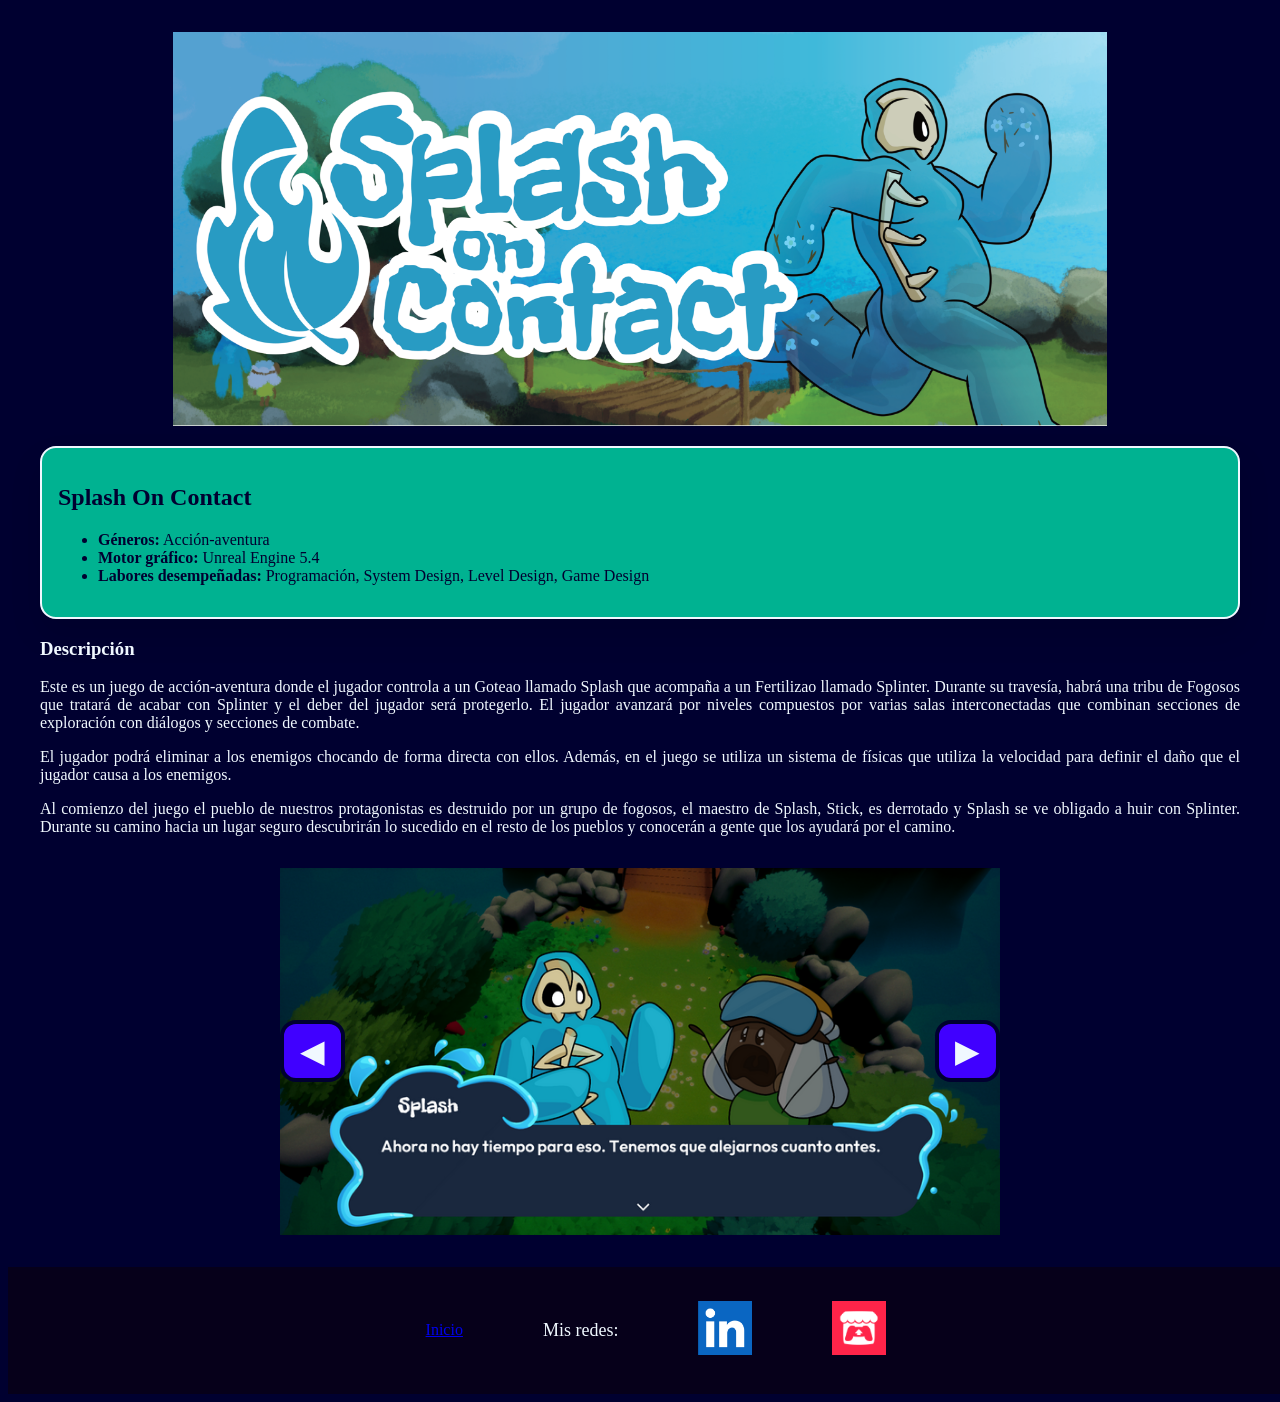
==== pages/splashOnContact.html @ 0c242643 "Add files via upload" ====
<!DOCTYPE html>
<html lang="es">
<head>
    <meta charset="UTF-8">
    <meta name="viewport" content="width=device-width, initial-scale=1.0">
    <meta name="author" content="Álvaro García Peña" />
    <meta name="description" content="Esta página describe el juego Splash On Contact" />
    <meta name="keywords" content="splash, contact, velocidad" />
    <title>Splash On Contact</title>
    <link rel="stylesheet" href="../styles/main.css">
    <link rel="stylesheet" href="../styles/footer.css">
    <link rel="stylesheet" href="../styles/carousel.css">
</head>
<body>

<main>
    <article>
        <img src="../img/SOC_header.png" alt="Splash On Contact Portada">
    </article>

    <aside>
        <h2>Splash On Contact</h2>
        <ul>
            <li><b>Géneros:</b> Acción-aventura</li>
            <li><b>Motor gráfico:</b> Unreal Engine 5.4</li>
            <li><b>Labores desempeñadas:</b> Programación, System Design, Level Design, Game Design</li>
        </ul>
    </aside>

    <section>
        <h3>Descripción</h3>
        <p>
            Este es un juego de acción-aventura donde el jugador controla a un Goteao llamado Splash que acompaña a un Fertilizao llamado Splinter.
            Durante su travesía, habrá una tribu de Fogosos que tratará de acabar con Splinter y el deber del jugador será protegerlo.
            El jugador avanzará por niveles compuestos por varias salas interconectadas que combinan secciones de exploración con diálogos y secciones de combate.
        </p>
        <p>
            El jugador podrá eliminar a los enemigos chocando de forma directa con ellos. Además, en el juego se utiliza un sistema de físicas que utiliza la velocidad 
            para definir el daño que el jugador causa a los enemigos.
        </p>
        <p>
            Al comienzo del juego el pueblo de nuestros protagonistas es destruido por un grupo de fogosos, el maestro de Splash, Stick, es derrotado y Splash 
            se ve obligado a huir con Splinter. Durante su camino hacia un lugar seguro descubrirán lo sucedido en el resto de los pueblos y conocerán a gente 
            que los ayudará por el camino.
        </p>
    </section>

    <div class="carousel">
        <button class="prev">◀</button>

        <div class="carousel-images">
            <img src="../img/SOC_shot1.png" class="active">
            <img src="../img/SOC_shot2.png">
            <img src="../img/SOC_shot3.png">
        </div>

        <button class="next">▶</button>
    </div>
    <script src="../logic/carousel.js"></script>

</main>

<footer>
    <nav>
        <a href="../index.html">Inicio</a>
    </nav>
    <p>
        Mis redes: 
    </p>
    <p>
        <a href="https://es.linkedin.com/in/álvaro-garcía-peña-060b25382"><img src="../img/linkedin_logo.png" alt="Logo de Linkedin"></a>
    </p>
    <p>
        <a href="https://agpallstar.itch.io"><img src="../img/itchio_logo.png" alt="Logo de itch.io"></a>
    </p>
</footer>

</body>
</html>
---- styles/main.css ----
body {
    background-color: #000030;
    color: aliceblue;
}

main {
    gap: 1em;
    text-align: center;
    align-items: center;
    margin: 2em;
}

article {
    margin: 1em;
}

aside {
    text-align: left;
    background-color: #00b291;
    color: #000030;
    border: 0.125em solid aliceblue;
    border-radius: 1em;
    padding: 1em;
    box-shadow: 0 1em 2em rgba(0,0,0,0.1);
}

section {
    text-align: justify;
}

img {
    max-width: 80%;
    width: auto;
    height: auto;
}
---- styles/footer.css ----
footer {
    background-color: rgb(6, 0, 26);
    display: flex;
    justify-content: center;
    align-items: center;
    gap: 5em;
    width: 100%;
    padding: 1em;
}

footer img{
    max-width: 3em;
    width: auto;
    height: auto;
}

footer img:hover{
    transform:scale(1.2, 1.2);
}

footer p {
    font-size: large;
}
---- styles/carousel.css ----
.carousel {
    position: relative;
    max-width: 60%;
    margin: 2rem auto;
    background-color: #000;
}

.carousel-images img {
    display: none;
    width: 100%;
    max-width: 100%;
}

.carousel-images img.active {
    display: block;
}

/* Botones */
.carousel button {
    position: absolute;
    top: 50%;
    transform: translateY(-50%);
    background-color: rgb(64, 0, 255);
    color: aliceblue;
    border: none;
    font-size: 2rem;
    padding: 0.5rem 1rem;
    cursor: pointer;
    border: 0.125em solid #000030;
    border-radius: 0.5em;
}

.carousel .prev {
    left: 0;
}

.carousel .next {
    right: 0;
}

.carousel button:hover {
    background-color: aliceblue;
    color: rgb(64, 0, 255);
}
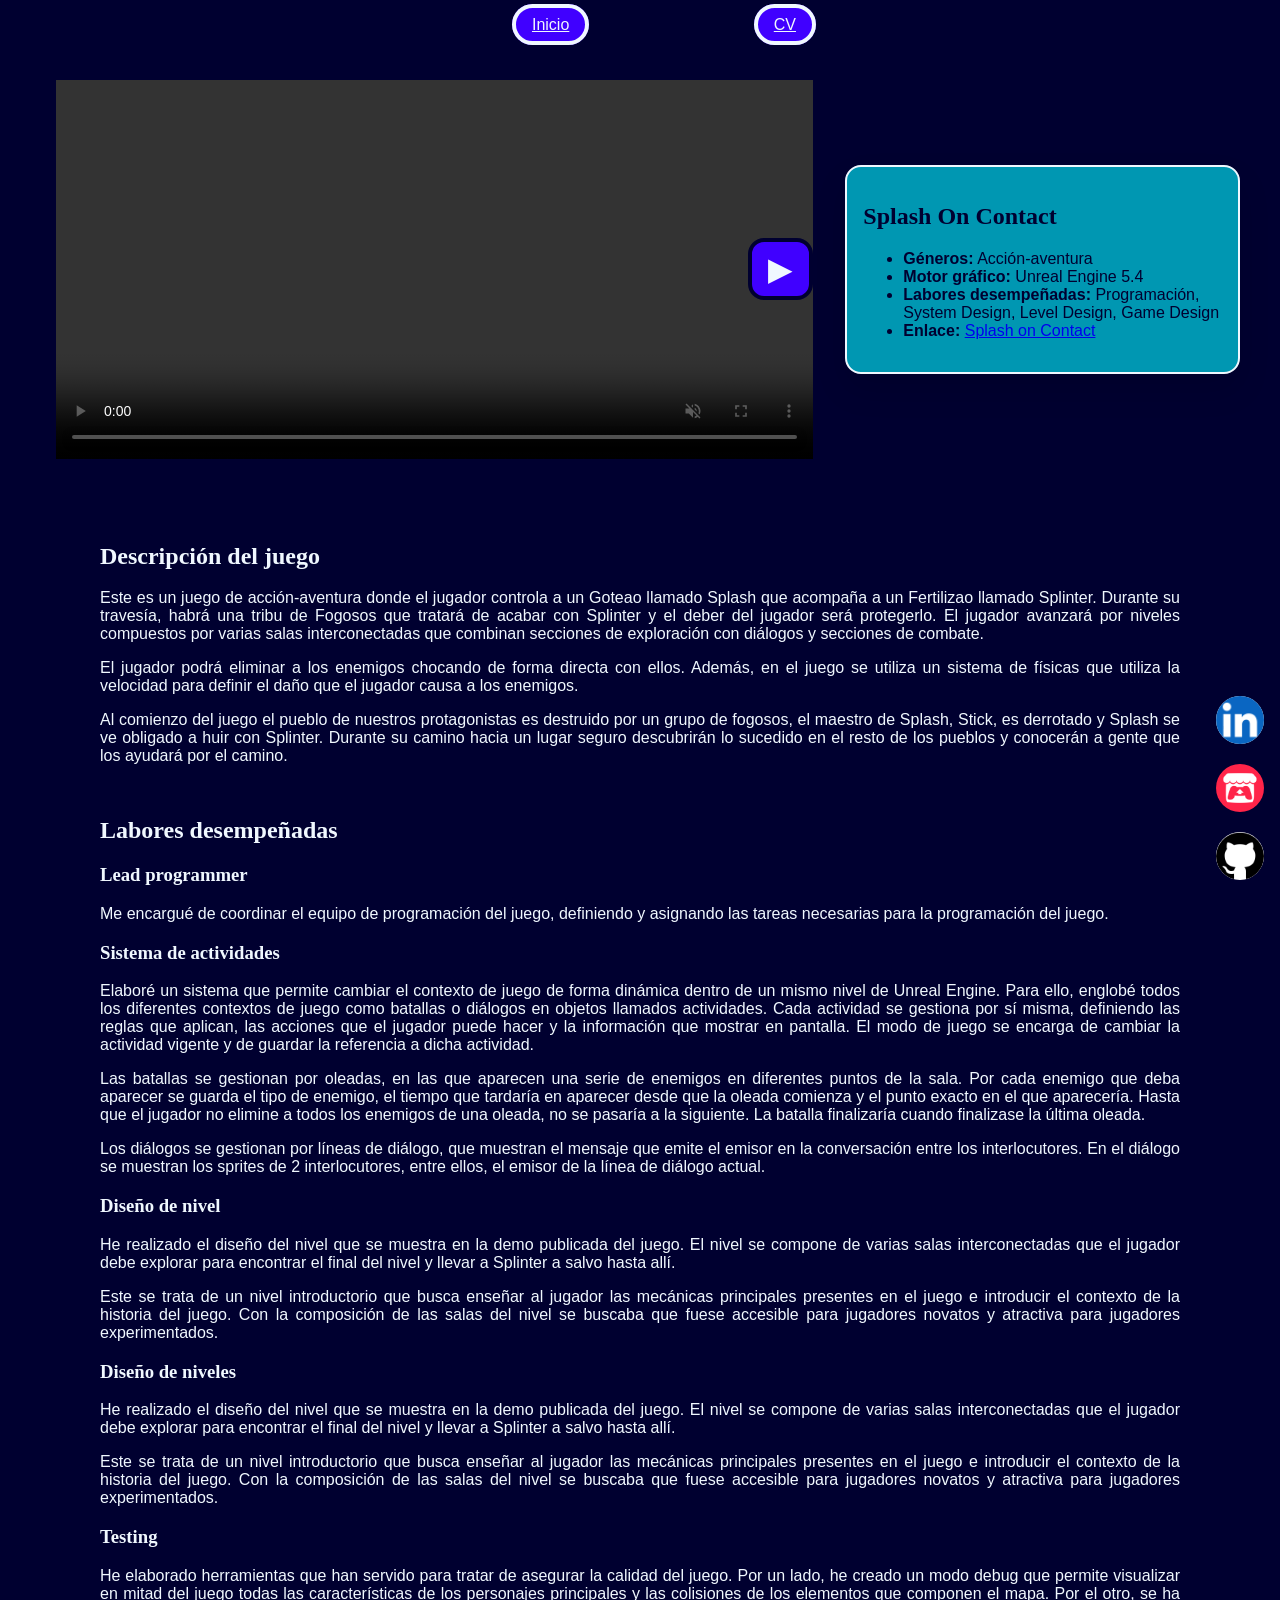
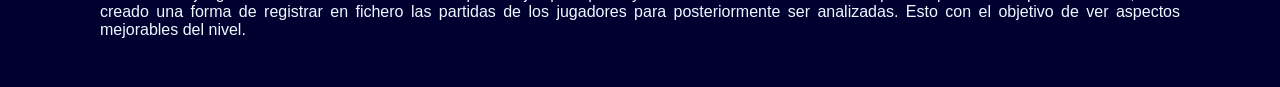
==== commit d02e711f: "Add files via upload" ====
--- a/pages/splashOnContact.html
+++ b/pages/splashOnContact.html
@@ -7,28 +7,56 @@
     <meta name="description" content="Esta página describe el juego Splash On Contact" />
     <meta name="keywords" content="splash, contact, velocidad" />
     <title>Splash On Contact</title>
+    <link rel="stylesheet" href="../styles/header.css">
     <link rel="stylesheet" href="../styles/main.css">
+    <link rel="stylesheet" href="../styles/game.css">
     <link rel="stylesheet" href="../styles/footer.css">
     <link rel="stylesheet" href="../styles/carousel.css">
 </head>
 <body>
 
+<header>
+    <nav>
+        <a href="../index.html">Inicio</a>
+        <a href="../media/docs/cv.pdf">CV</a>
+    </nav>
+</header>
+
 <main>
+
     <article>
-        <img src="../img/SOC_header.png" alt="Splash On Contact Portada">
+        <div class="carousel">
+            <button class="prev">◀</button>
+
+            <div class="carousel-media">
+                <video autoplay muted playsinline controls class="active">
+                    <source src="../media/video/SOC_reel.mp4" type="video/mp4">
+                    Tu navegador no soporta el elemento de vídeo.
+                </video>
+                <img src="../media/img/SOC_shot1.png" alt="Imagen 1 de Splash on Contact">
+                <img src="../media/img/SOC_shot2.png"  alt="Imagen 2 de Splash on Contact">
+                <img src="../media/img/SOC_shot3.png"  alt="Imagen 3 de Splash on Contact">
+                <img src="../media/img/SOC_shot4.png"  alt="Imagen 4 de Splash on Contact">
+                <img src="../media/img/SOC_shot5.png"  alt="Imagen 5 de Splash on Contact">
+            </div>
+
+            <button class="next">▶</button>
+        </div>
+        <script src="../logic/carousel.js"></script>
     </article>
 
     <aside>
-        <h2>Splash On Contact</h2>
+        <h1>Splash On Contact</h1>
         <ul>
             <li><b>Géneros:</b> Acción-aventura</li>
             <li><b>Motor gráfico:</b> Unreal Engine 5.4</li>
             <li><b>Labores desempeñadas:</b> Programación, System Design, Level Design, Game Design</li>
+            <li><b>Enlace:</b> <a href="https://agpallstar.itch.io/splash-on-contact">Splash on Contact</a></li>
         </ul>
     </aside>
 
     <section>
-        <h3>Descripción</h3>
+        <h2>Descripción del juego</h2>
         <p>
             Este es un juego de acción-aventura donde el jugador controla a un Goteao llamado Splash que acompaña a un Fertilizao llamado Splinter.
             Durante su travesía, habrá una tribu de Fogosos que tratará de acabar con Splinter y el deber del jugador será protegerlo.
@@ -45,34 +73,66 @@
         </p>
     </section>
 
-    <div class="carousel">
-        <button class="prev">◀</button>
+    <section>
+        <h2>Labores desempeñadas</h2>
 
-        <div class="carousel-images">
-            <img src="../img/SOC_shot1.png" class="active">
-            <img src="../img/SOC_shot2.png">
-            <img src="../img/SOC_shot3.png">
-        </div>
+        <h3>Lead programmer</h3>
+        <p>
+            Me encargué de coordinar el equipo de programación del juego, definiendo y asignando las tareas necesarias para la programación del juego.
+        </p>
 
-        <button class="next">▶</button>
-    </div>
-    <script src="../logic/carousel.js"></script>
+        <h3>Sistema de actividades</h3>
+        <p>
+            Elaboré un sistema que permite cambiar el contexto de juego de forma dinámica dentro de un mismo nivel de Unreal Engine. Para ello, englobé todos los 
+            diferentes contextos de juego como batallas o diálogos en objetos llamados actividades. Cada actividad se gestiona por sí misma, definiendo las reglas
+            que aplican, las acciones que el jugador puede hacer y la información que mostrar en pantalla. El modo de juego se encarga de cambiar la actividad vigente 
+            y de guardar la referencia a dicha actividad.
+        </p>
+        <p>
+            Las batallas se gestionan por oleadas, en las que aparecen una serie de enemigos en diferentes puntos de la sala. Por cada enemigo que deba aparecer se 
+            guarda el tipo de enemigo, el tiempo que tardaría en aparecer desde que la oleada comienza y el punto exacto en el que aparecería. Hasta que el jugador no 
+            elimine a todos los enemigos de una oleada, no se pasaría a la siguiente. La batalla finalizaría cuando finalizase la última oleada.
+        </p>
+        <p>
+            Los diálogos se gestionan por líneas de diálogo, que muestran el mensaje que emite el emisor en la conversación entre los interlocutores. En el diálogo
+            se muestran los sprites de 2 interlocutores, entre ellos, el emisor de la línea de diálogo actual.
+        </p>
+
+        <h3>Diseño de nivel</h3>
+        <p>
+            He realizado el diseño del nivel que se muestra en la demo publicada del juego. El nivel se compone de varias salas interconectadas que el jugador debe 
+            explorar para encontrar el final del nivel y llevar a Splinter a salvo hasta allí.
+        </p>
+        <p>
+            Este se trata de un nivel introductorio que busca enseñar al jugador las mecánicas principales presentes en el juego e introducir el contexto de la 
+            historia del juego. Con la composición de las salas del nivel se buscaba que fuese accesible para jugadores novatos y atractiva para jugadores experimentados.
+        </p>
+
+        <h3>Diseño de niveles</h3>
+        <p>
+            He realizado el diseño del nivel que se muestra en la demo publicada del juego. El nivel se compone de varias salas interconectadas que el jugador debe 
+            explorar para encontrar el final del nivel y llevar a Splinter a salvo hasta allí.
+        </p>
+        <p>
+            Este se trata de un nivel introductorio que busca enseñar al jugador las mecánicas principales presentes en el juego e introducir el contexto de la 
+            historia del juego. Con la composición de las salas del nivel se buscaba que fuese accesible para jugadores novatos y atractiva para jugadores experimentados.
+        </p>
+
+        <h3>Testing</h3>
+        <p>
+            He elaborado herramientas que han servido para tratar de asegurar la calidad del juego. Por un lado, he creado un modo debug que permite visualizar 
+            en mitad del juego todas las características de los personajes principales y las colisiones de los elementos que componen el mapa. Por el otro, se 
+            ha creado una forma de registrar en fichero las partidas de los jugadores para posteriormente ser analizadas. Esto con el objetivo de ver aspectos 
+            mejorables del nivel.
+        </p>
+    </section>
 
 </main>
 
 <footer>
-    <nav>
-        <a href="../index.html">Inicio</a>
-    </nav>
-    <p>
-        Mis redes: 
-    </p>
-    <p>
-        <a href="https://es.linkedin.com/in/álvaro-garcía-peña-060b25382"><img src="../img/linkedin_logo.png" alt="Logo de Linkedin"></a>
-    </p>
-    <p>
-        <a href="https://agpallstar.itch.io"><img src="../img/itchio_logo.png" alt="Logo de itch.io"></a>
-    </p>
+    <a href="https://es.linkedin.com/in/álvaro-garcía-peña-060b25382"><img src="../media/img/linkedin_logo.png" alt="Logo de Linkedin"></a>
+    <a href="https://agpallstar.itch.io"><img src="../media/img/itchio_logo.png" alt="Logo de itch.io"></a>
+    <a href="https://github.com/AGPAllStar"><img src="../media/img/github_logo.png" alt="Logo de Github"></a>
 </footer>
 
 </body>
--- a/styles/header.css
+++ b/styles/header.css
@@ -0,0 +1,36 @@
+header {
+    background-color: #000030;
+    top: 0;
+    width: 100%;
+    height: 3%;
+    display: flex;
+    position: fixed;
+    justify-content: center;
+    gap: 1em;
+    padding: 1em;
+    flex-direction: row;
+    z-index: 1000;
+}
+
+header a {
+    background-color: rgb(64, 0, 255);
+    color: aliceblue;
+    padding-left: 1em;
+    padding-right: 1em;
+    padding-top: 0.5em;
+    padding-bottom: 0.5em;
+    font: larger;
+    text-align: center;
+    margin: 5em;
+    border: 0.25em solid aliceblue;
+    border-radius: 5em;
+}
+
+header a:hover {
+    background: #54ffff;
+    color: #000030;
+}
+
+main {
+    margin-top: 5%;
+}
--- a/styles/main.css
+++ b/styles/main.css
@@ -1,35 +1,9 @@
 body {
     background-color: #000030;
     color: aliceblue;
+    font-family: 'Tahoma', 'Verdana', 'Arial', serif;
 }
 
-main {
-    gap: 1em;
-    text-align: center;
-    align-items: center;
-    margin: 2em;
-}
-
-article {
-    margin: 1em;
-}
-
-aside {
-    text-align: left;
-    background-color: #00b291;
-    color: #000030;
-    border: 0.125em solid aliceblue;
-    border-radius: 1em;
-    padding: 1em;
-    box-shadow: 0 1em 2em rgba(0,0,0,0.1);
-}
-
-section {
-    text-align: justify;
-}
-
-img {
-    max-width: 80%;
-    width: auto;
-    height: auto;
+h1, h2, h3, h4, h5, h6 {
+    font-family: 'Georgia', 'Palatino', 'Times New Roman', sans-serif;
 }
--- a/styles/game.css
+++ b/styles/game.css
@@ -0,0 +1,39 @@
+main {
+    gap: 1em;
+    text-align: center;
+    align-items: center;
+    margin: 2em;
+    display: grid;
+    grid-template-columns: 2fr 1fr;
+}
+
+article {
+    margin: 1em;
+    grid-column: 1;
+    grid-row: 1;
+}
+
+aside {
+    text-align: left;
+    background-color: #0097b2;
+    color: #000030;
+    border: 0.125em solid aliceblue;
+    border-radius: 1em;
+    padding: 1em;
+    box-shadow: 0 1em 2em rgba(0,0,0,0.1);
+    grid-column: 2;
+    grid-row: 1;
+}
+
+section {
+    text-align: justify;
+    margin-left: 5%;
+    margin-right: 5%;
+    grid-column: 1 / -1;
+}
+
+img, video {
+    max-width: 80%;
+    width: auto;
+    height: auto;
+}
--- a/styles/footer.css
+++ b/styles/footer.css
@@ -1,23 +1,25 @@
 footer {
-    background-color: rgb(6, 0, 26);
+    background-color: rgba(0, 0, 0, 0);
+    bottom: 0;
+    right: 0;
     display: flex;
+    position: fixed;
     justify-content: center;
-    align-items: center;
-    gap: 5em;
-    width: 100%;
+    gap: 1em;
     padding: 1em;
+    flex-direction: column;
+    z-index: 1000;
 }
 
 footer img{
+    background-color: rgb(255, 255, 255);
     max-width: 3em;
+    border: 0.1em;
+    border-radius: 3em;
     width: auto;
     height: auto;
 }
 
 footer img:hover{
-    transform:scale(1.2, 1.2);
-}
-
-footer p {
-    font-size: large;
+    transform: scale(1.2, 1.2);
 }
--- a/styles/carousel.css
+++ b/styles/carousel.css
@@ -1,17 +1,17 @@
 .carousel {
     position: relative;
-    max-width: 60%;
+    max-width: 100%;
     margin: 2rem auto;
     background-color: #000;
 }
 
-.carousel-images img {
+.carousel-media img, .carousel-media video {
     display: none;
     width: 100%;
     max-width: 100%;
 }
 
-.carousel-images img.active {
+.carousel-media img.active, .carousel-media video.active {
     display: block;
 }
 
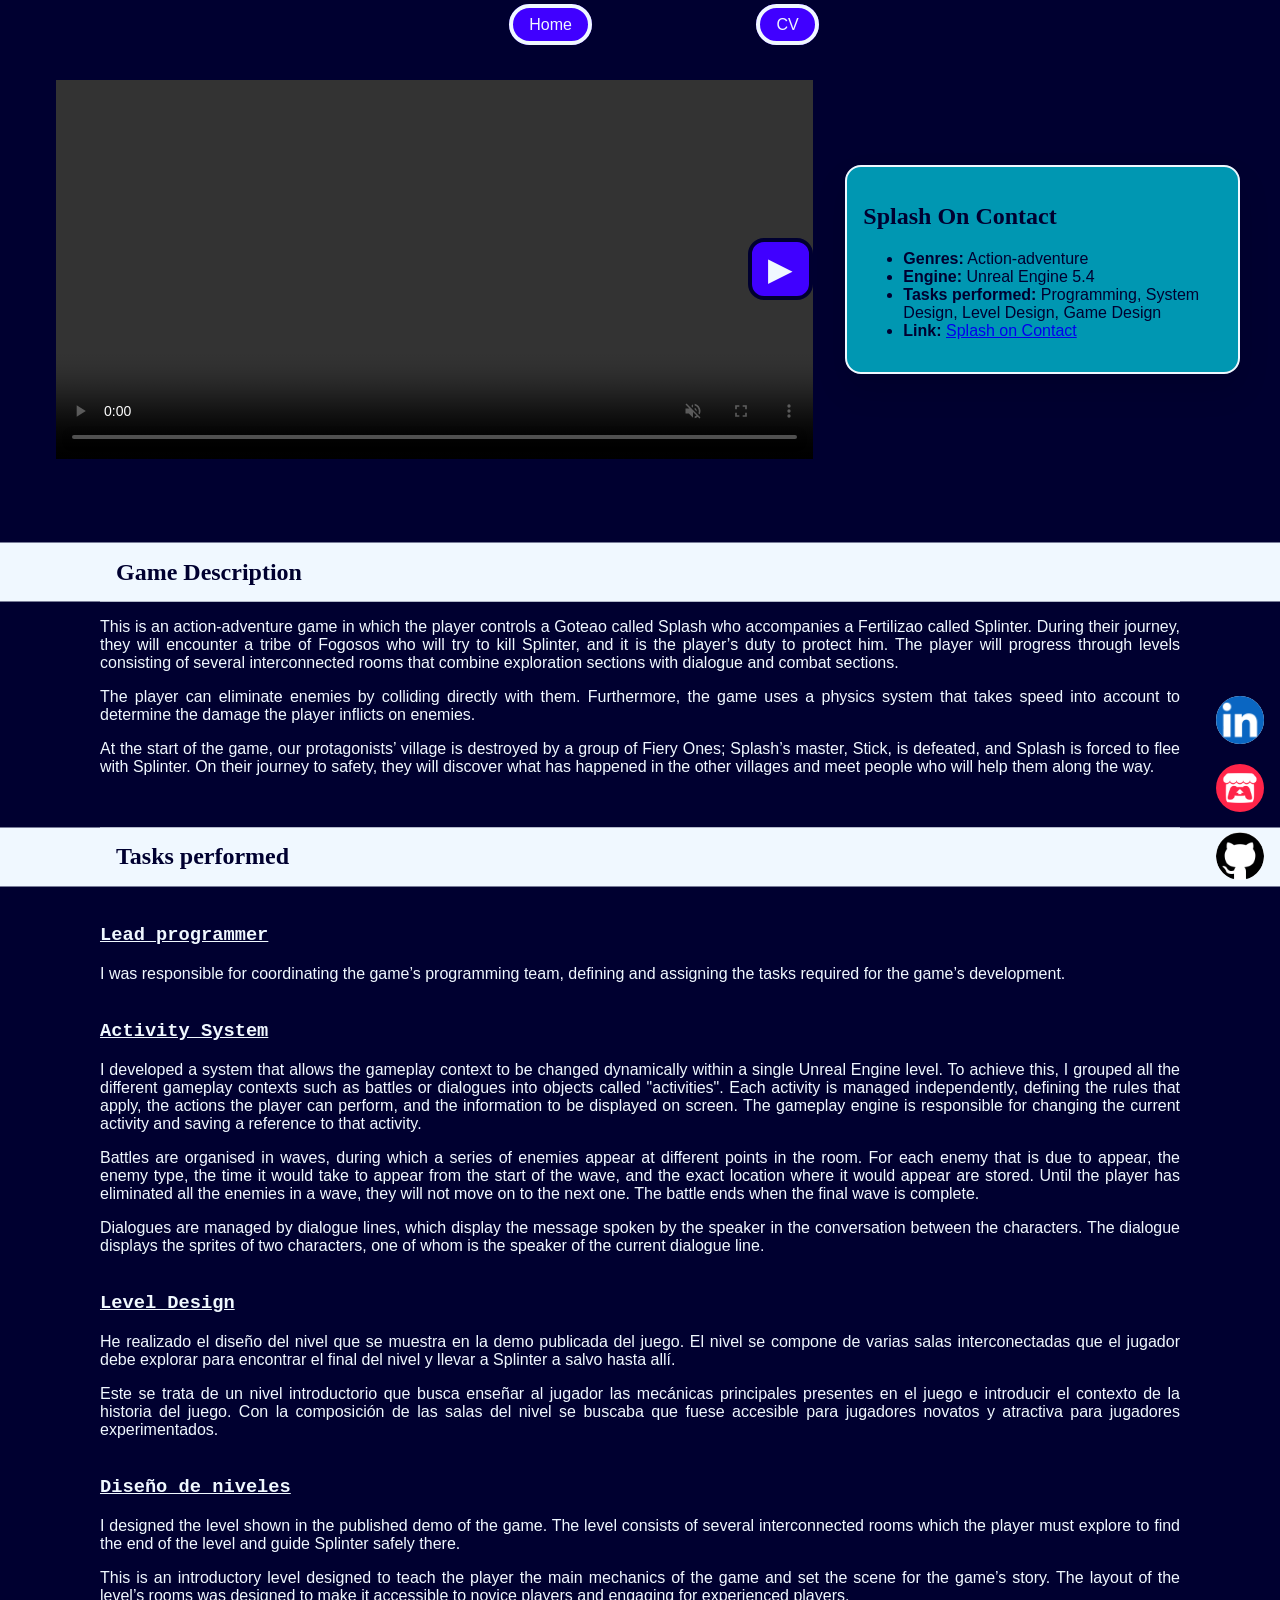
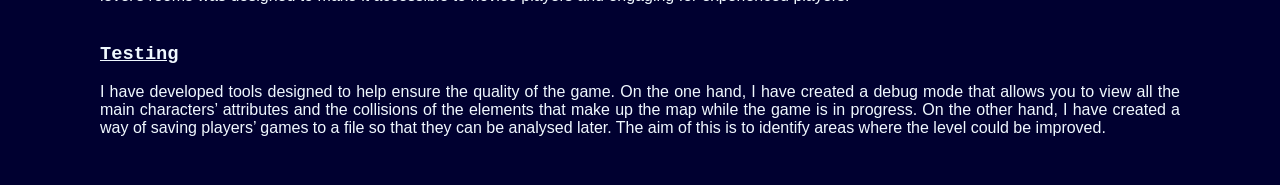
==== commit 92e8f4d8: "Add files via upload" ====
--- a/pages/splashOnContact.html
+++ b/pages/splashOnContact.html
@@ -1,11 +1,11 @@
 <!DOCTYPE html>
-<html lang="es">
+<html lang="en">
 <head>
     <meta charset="UTF-8">
     <meta name="viewport" content="width=device-width, initial-scale=1.0">
     <meta name="author" content="Álvaro García Peña" />
-    <meta name="description" content="Esta página describe el juego Splash On Contact" />
-    <meta name="keywords" content="splash, contact, velocidad" />
+    <meta name="description" content="This page contains a description of the game Splash on Contact" />
+    <meta name="keywords" content="splash, contact, speed" />
     <title>Splash On Contact</title>
     <link rel="stylesheet" href="../styles/header.css">
     <link rel="stylesheet" href="../styles/main.css">
@@ -17,7 +17,7 @@
 
 <header>
     <nav>
-        <a href="../index.html">Inicio</a>
+        <a href="../index.html">Home</a>
         <a href="../media/docs/cv.pdf">CV</a>
     </nav>
 </header>
@@ -31,13 +31,13 @@
             <div class="carousel-media">
                 <video autoplay muted playsinline controls class="active">
                     <source src="../media/video/SOC_reel.mp4" type="video/mp4">
-                    Tu navegador no soporta el elemento de vídeo.
+                    Your navigator doesn't support the video element.
                 </video>
-                <img src="../media/img/SOC_shot1.png" alt="Imagen 1 de Splash on Contact">
-                <img src="../media/img/SOC_shot2.png"  alt="Imagen 2 de Splash on Contact">
-                <img src="../media/img/SOC_shot3.png"  alt="Imagen 3 de Splash on Contact">
-                <img src="../media/img/SOC_shot4.png"  alt="Imagen 4 de Splash on Contact">
-                <img src="../media/img/SOC_shot5.png"  alt="Imagen 5 de Splash on Contact">
+                <img src="../media/img/SOC_shot1.png" alt="Splash on Contact Shot 1">
+                <img src="../media/img/SOC_shot2.png"  alt="Splash on Contact Shot 2">
+                <img src="../media/img/SOC_shot3.png"  alt="Splash on Contact Shot 3">
+                <img src="../media/img/SOC_shot4.png"  alt="Splash on Contact Shot 4">
+                <img src="../media/img/SOC_shot5.png"  alt="Splash on Contact Shot 5">
             </div>
 
             <button class="next">▶</button>
@@ -48,57 +48,57 @@
     <aside>
         <h1>Splash On Contact</h1>
         <ul>
-            <li><b>Géneros:</b> Acción-aventura</li>
-            <li><b>Motor gráfico:</b> Unreal Engine 5.4</li>
-            <li><b>Labores desempeñadas:</b> Programación, System Design, Level Design, Game Design</li>
-            <li><b>Enlace:</b> <a href="https://agpallstar.itch.io/splash-on-contact">Splash on Contact</a></li>
+            <li><b>Genres:</b> Action-adventure</li>
+            <li><b>Engine:</b> Unreal Engine 5.4</li>
+            <li><b>Tasks performed:</b> Programming, System Design, Level Design, Game Design</li>
+            <li><b>Link:</b> <a href="https://agpallstar.itch.io/splash-on-contact">Splash on Contact</a></li>
         </ul>
     </aside>
 
     <section>
-        <h2>Descripción del juego</h2>
+        <h2>Game Description</h2>
         <p>
-            Este es un juego de acción-aventura donde el jugador controla a un Goteao llamado Splash que acompaña a un Fertilizao llamado Splinter.
-            Durante su travesía, habrá una tribu de Fogosos que tratará de acabar con Splinter y el deber del jugador será protegerlo.
-            El jugador avanzará por niveles compuestos por varias salas interconectadas que combinan secciones de exploración con diálogos y secciones de combate.
+            This is an action-adventure game in which the player controls a Goteao called Splash who accompanies a Fertilizao called Splinter.
+            During their journey, they will encounter a tribe of Fogosos who will try to kill Splinter, and it is the player’s duty to protect him.
+            The player will progress through levels consisting of several interconnected rooms that combine exploration sections with dialogue and combat sections.
         </p>
         <p>
-            El jugador podrá eliminar a los enemigos chocando de forma directa con ellos. Además, en el juego se utiliza un sistema de físicas que utiliza la velocidad 
-            para definir el daño que el jugador causa a los enemigos.
+            The player can eliminate enemies by colliding directly with them. Furthermore, the game uses a physics system that takes speed into account 
+            to determine the damage the player inflicts on enemies.
         </p>
         <p>
-            Al comienzo del juego el pueblo de nuestros protagonistas es destruido por un grupo de fogosos, el maestro de Splash, Stick, es derrotado y Splash 
-            se ve obligado a huir con Splinter. Durante su camino hacia un lugar seguro descubrirán lo sucedido en el resto de los pueblos y conocerán a gente 
-            que los ayudará por el camino.
+            At the start of the game, our protagonists’ village is destroyed by a group of Fiery Ones; Splash’s master, Stick, is defeated, and Splash 
+            is forced to flee with Splinter. On their journey to safety, they will discover what has happened in the other villages and meet people 
+            who will help them along the way.
         </p>
     </section>
 
     <section>
-        <h2>Labores desempeñadas</h2>
+        <h2>Tasks performed</h2>
 
         <h3>Lead programmer</h3>
         <p>
-            Me encargué de coordinar el equipo de programación del juego, definiendo y asignando las tareas necesarias para la programación del juego.
+            I was responsible for coordinating the game’s programming team, defining and assigning the tasks required for the game’s development.
         </p>
 
-        <h3>Sistema de actividades</h3>
+        <h3>Activity System</h3>
         <p>
-            Elaboré un sistema que permite cambiar el contexto de juego de forma dinámica dentro de un mismo nivel de Unreal Engine. Para ello, englobé todos los 
-            diferentes contextos de juego como batallas o diálogos en objetos llamados actividades. Cada actividad se gestiona por sí misma, definiendo las reglas
-            que aplican, las acciones que el jugador puede hacer y la información que mostrar en pantalla. El modo de juego se encarga de cambiar la actividad vigente 
-            y de guardar la referencia a dicha actividad.
+            I developed a system that allows the gameplay context to be changed dynamically within a single Unreal Engine level. To achieve this, I grouped all the 
+            different gameplay contexts such as battles or dialogues into objects called "activities". Each activity is managed independently, defining the rules
+            that apply, the actions the player can perform, and the information to be displayed on screen. The gameplay engine is responsible for changing the current 
+            activity and saving a reference to that activity.
         </p>
         <p>
-            Las batallas se gestionan por oleadas, en las que aparecen una serie de enemigos en diferentes puntos de la sala. Por cada enemigo que deba aparecer se 
-            guarda el tipo de enemigo, el tiempo que tardaría en aparecer desde que la oleada comienza y el punto exacto en el que aparecería. Hasta que el jugador no 
-            elimine a todos los enemigos de una oleada, no se pasaría a la siguiente. La batalla finalizaría cuando finalizase la última oleada.
+            Battles are organised in waves, during which a series of enemies appear at different points in the room. For each enemy that is due to appear, 
+            the enemy type, the time it would take to appear from the start of the wave, and the exact location where it would appear are stored. Until the player 
+            has eliminated all the enemies in a wave, they will not move on to the next one. The battle ends when the final wave is complete.
         </p>
         <p>
-            Los diálogos se gestionan por líneas de diálogo, que muestran el mensaje que emite el emisor en la conversación entre los interlocutores. En el diálogo
-            se muestran los sprites de 2 interlocutores, entre ellos, el emisor de la línea de diálogo actual.
+            Dialogues are managed by dialogue lines, which display the message spoken by the speaker in the conversation between the characters. The dialogue
+            displays the sprites of two characters, one of whom is the speaker of the current dialogue line.
         </p>
 
-        <h3>Diseño de nivel</h3>
+        <h3>Level Design</h3>
         <p>
             He realizado el diseño del nivel que se muestra en la demo publicada del juego. El nivel se compone de varias salas interconectadas que el jugador debe 
             explorar para encontrar el final del nivel y llevar a Splinter a salvo hasta allí.
@@ -110,29 +110,29 @@
 
         <h3>Diseño de niveles</h3>
         <p>
-            He realizado el diseño del nivel que se muestra en la demo publicada del juego. El nivel se compone de varias salas interconectadas que el jugador debe 
-            explorar para encontrar el final del nivel y llevar a Splinter a salvo hasta allí.
+            I designed the level shown in the published demo of the game. The level consists of several interconnected rooms which the player must 
+            explore to find the end of the level and guide Splinter safely there.
         </p>
         <p>
-            Este se trata de un nivel introductorio que busca enseñar al jugador las mecánicas principales presentes en el juego e introducir el contexto de la 
-            historia del juego. Con la composición de las salas del nivel se buscaba que fuese accesible para jugadores novatos y atractiva para jugadores experimentados.
+            This is an introductory level designed to teach the player the main mechanics of the game and set the scene for the 
+            game’s story. The layout of the level’s rooms was designed to make it accessible to novice players and engaging for experienced players.
         </p>
 
         <h3>Testing</h3>
         <p>
-            He elaborado herramientas que han servido para tratar de asegurar la calidad del juego. Por un lado, he creado un modo debug que permite visualizar 
-            en mitad del juego todas las características de los personajes principales y las colisiones de los elementos que componen el mapa. Por el otro, se 
-            ha creado una forma de registrar en fichero las partidas de los jugadores para posteriormente ser analizadas. Esto con el objetivo de ver aspectos 
-            mejorables del nivel.
+            I have developed tools designed to help ensure the quality of the game. On the one hand, I have created a debug mode that allows you to view 
+            all the main characters’ attributes and the collisions of the elements that make up the map while the game is in progress. On the other hand, I 
+            have created a way of saving players’ games to a file so that they can be analysed later. The aim of this is to identify areas 
+            where the level could be improved.
         </p>
     </section>
 
 </main>
 
 <footer>
-    <a href="https://es.linkedin.com/in/álvaro-garcía-peña-060b25382"><img src="../media/img/linkedin_logo.png" alt="Logo de Linkedin"></a>
-    <a href="https://agpallstar.itch.io"><img src="../media/img/itchio_logo.png" alt="Logo de itch.io"></a>
-    <a href="https://github.com/AGPAllStar"><img src="../media/img/github_logo.png" alt="Logo de Github"></a>
+    <a href="https://es.linkedin.com/in/álvaro-garcía-peña-060b25382"><img src="../media/img/linkedin_logo.png" alt="Linkedin Logo"></a>
+    <a href="https://agpallstar.itch.io"><img src="../media/img/itchio_logo.png" alt="Itch.io Logo"></a>
+    <a href="https://github.com/AGPAllStar"><img src="../media/img/github_logo.png" alt="Github Logo"></a>
 </footer>
 
 </body>
--- a/styles/header.css
+++ b/styles/header.css
@@ -13,6 +13,7 @@
 }
 
 header a {
+    text-decoration: none;
     background-color: rgb(64, 0, 255);
     color: aliceblue;
     padding-left: 1em;
--- a/styles/game.css
+++ b/styles/game.css
@@ -36,4 +36,19 @@
     max-width: 80%;
     width: auto;
     height: auto;
+}
+
+h2{
+    color: #000030;
+    background: aliceblue;
+    padding: 1rem;
+    box-shadow: 0 0 0 100vmax aliceblue;
+    clip-path: inset(0 -100vmax);
+    margin-bottom: 0.5em;
+}
+
+h3{
+    font-family: 'Consolas', 'Courier New', monospace;
+    text-decoration: underline;
+    margin-top: 2em;
 }
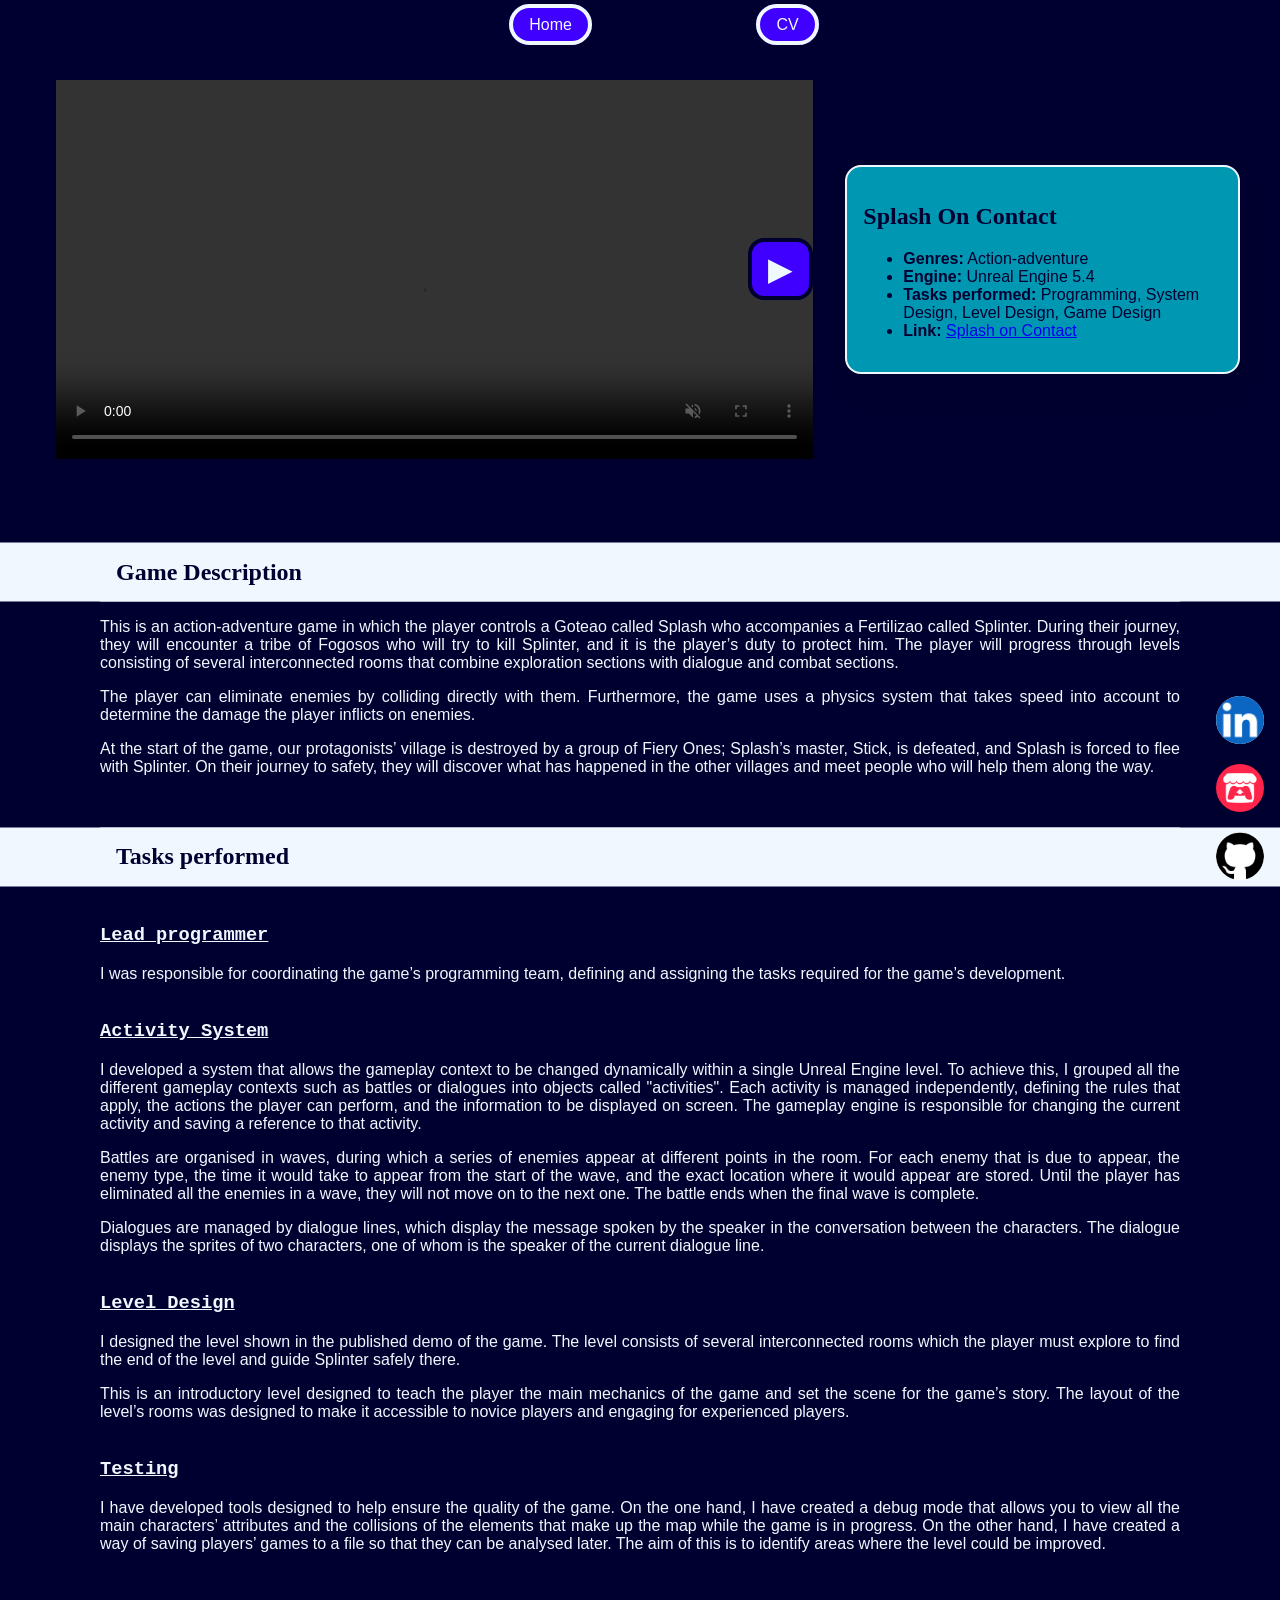
==== commit 6914e00f: "Add files via upload" ====
--- a/pages/splashOnContact.html
+++ b/pages/splashOnContact.html
@@ -100,16 +100,6 @@
 
         <h3>Level Design</h3>
         <p>
-            He realizado el diseño del nivel que se muestra en la demo publicada del juego. El nivel se compone de varias salas interconectadas que el jugador debe 
-            explorar para encontrar el final del nivel y llevar a Splinter a salvo hasta allí.
-        </p>
-        <p>
-            Este se trata de un nivel introductorio que busca enseñar al jugador las mecánicas principales presentes en el juego e introducir el contexto de la 
-            historia del juego. Con la composición de las salas del nivel se buscaba que fuese accesible para jugadores novatos y atractiva para jugadores experimentados.
-        </p>
-
-        <h3>Diseño de niveles</h3>
-        <p>
             I designed the level shown in the published demo of the game. The level consists of several interconnected rooms which the player must 
             explore to find the end of the level and guide Splinter safely there.
         </p>
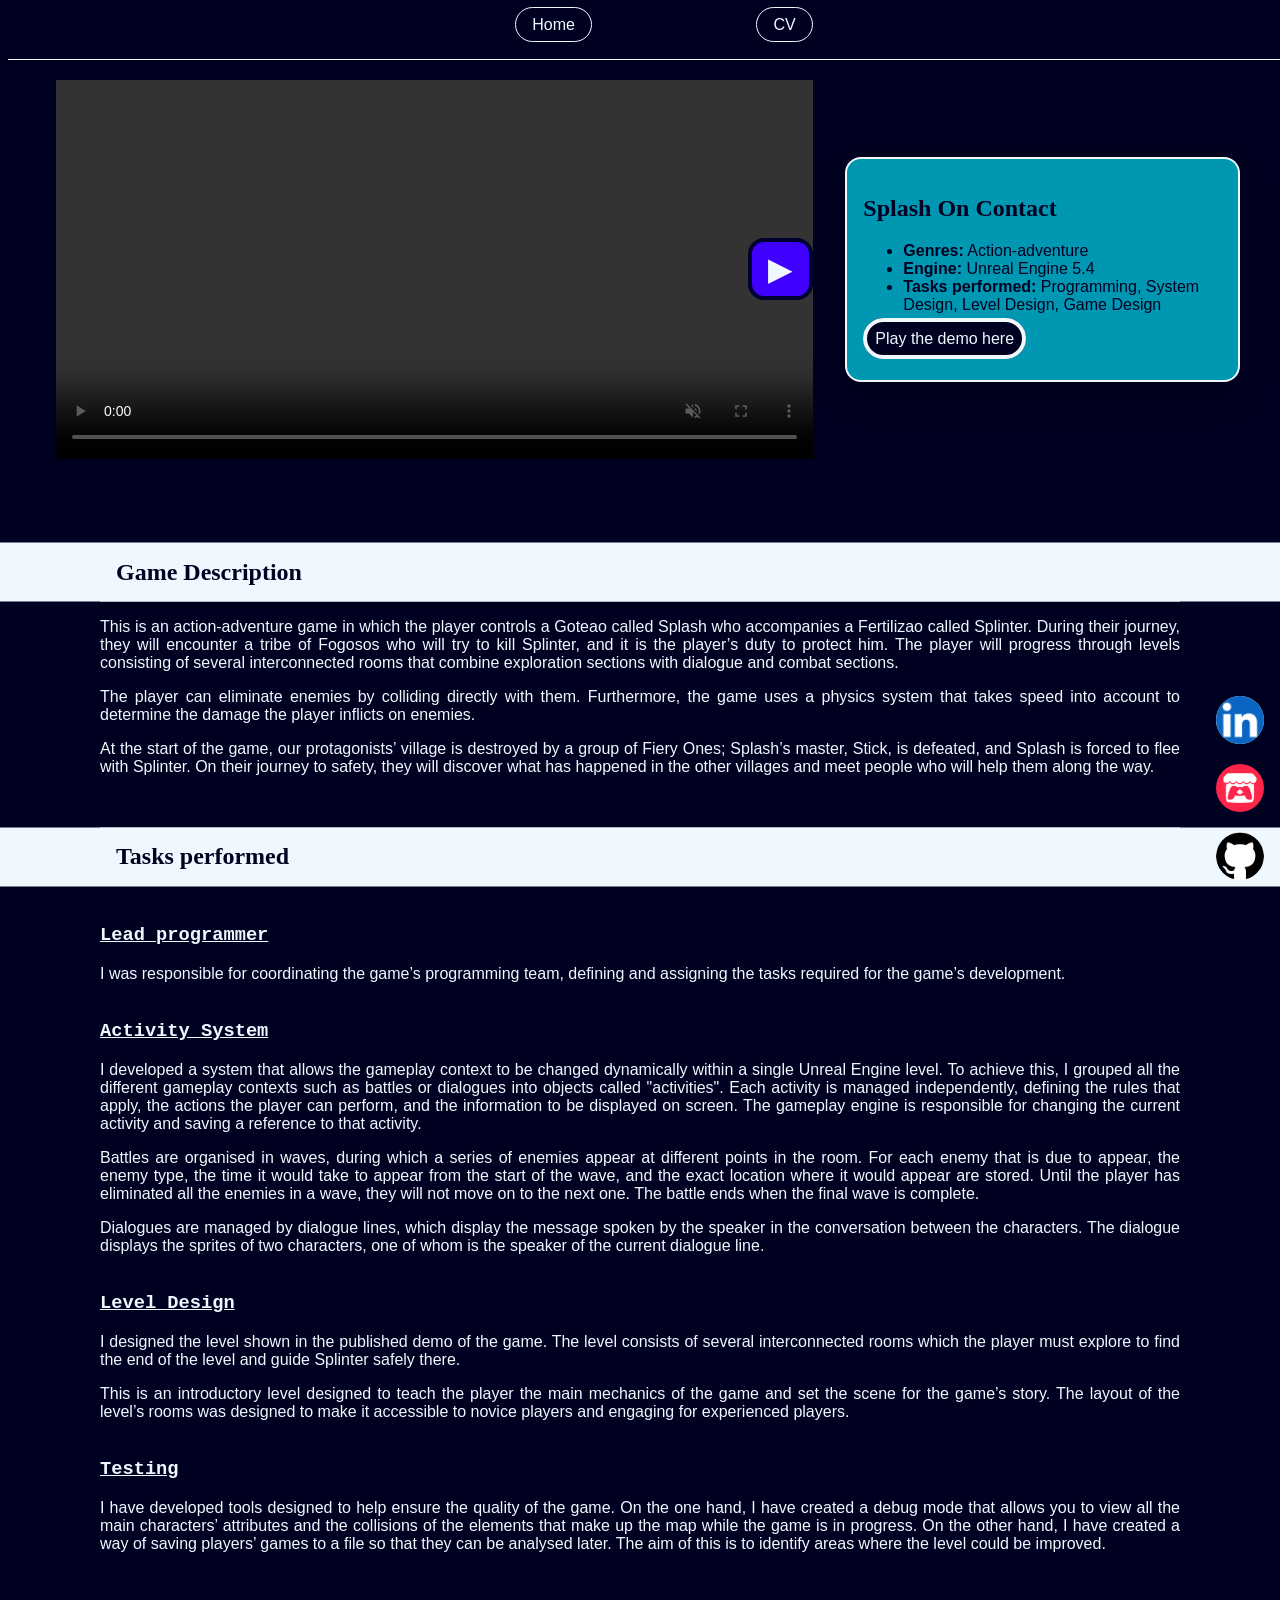
==== commit b8984355: "Add files via upload" ====
--- a/pages/splashOnContact.html
+++ b/pages/splashOnContact.html
@@ -47,12 +47,16 @@
 
     <aside>
         <h1>Splash On Contact</h1>
-        <ul>
-            <li><b>Genres:</b> Action-adventure</li>
-            <li><b>Engine:</b> Unreal Engine 5.4</li>
-            <li><b>Tasks performed:</b> Programming, System Design, Level Design, Game Design</li>
-            <li><b>Link:</b> <a href="https://agpallstar.itch.io/splash-on-contact">Splash on Contact</a></li>
-        </ul>
+        <p>
+            <ul>
+                <li><b>Genres:</b> Action-adventure</li>
+                <li><b>Engine:</b> Unreal Engine 5.4</li>
+                <li><b>Tasks performed:</b> Programming, System Design, Level Design, Game Design</li>
+            </ul>
+        </p>
+        <p>
+            <a href="https://agpallstar.itch.io/splash-on-contact">Play the demo here</a>
+        </p>
     </aside>
 
     <section>
@@ -73,7 +77,7 @@
         </p>
     </section>
 
-    <section>
+    <section id="tasks">
         <h2>Tasks performed</h2>
 
         <h3>Lead programmer</h3>
--- a/styles/header.css
+++ b/styles/header.css
@@ -1,5 +1,5 @@
 header {
-    background-color: #000030;
+    background-color: #000020;
     top: 0;
     width: 100%;
     height: 3%;
@@ -8,14 +8,12 @@
     justify-content: center;
     gap: 1em;
     padding: 1em;
+    border-bottom: 0.0625em solid aliceblue;
     flex-direction: row;
     z-index: 1000;
 }
 
 header a {
-    text-decoration: none;
-    background-color: rgb(64, 0, 255);
-    color: aliceblue;
     padding-left: 1em;
     padding-right: 1em;
     padding-top: 0.5em;
@@ -23,13 +21,13 @@
     font: larger;
     text-align: center;
     margin: 5em;
-    border: 0.25em solid aliceblue;
+    border: 0.0625em solid aliceblue;
     border-radius: 5em;
 }
 
 header a:hover {
-    background: #54ffff;
-    color: #000030;
+    background: cyan;
+    color: #000020;
 }
 
 main {
--- a/styles/main.css
+++ b/styles/main.css
@@ -1,9 +1,14 @@
 body {
-    background-color: #000030;
+    background-color: #000020;
     color: aliceblue;
     font-family: 'Tahoma', 'Verdana', 'Arial', serif;
 }
 
 h1, h2, h3, h4, h5, h6 {
     font-family: 'Georgia', 'Palatino', 'Times New Roman', sans-serif;
+}
+
+a {
+    color: inherit;
+    text-decoration: none;
 }
--- a/styles/game.css
+++ b/styles/game.css
@@ -16,13 +16,26 @@
 aside {
     text-align: left;
     background-color: #0097b2;
-    color: #000030;
+    color: #000020;
     border: 0.125em solid aliceblue;
     border-radius: 1em;
     padding: 1em;
     box-shadow: 0 1em 2em rgba(0,0,0,0.1);
     grid-column: 2;
     grid-row: 1;
+}
+
+aside a {
+    background-color: #000020;
+    color: aliceblue;
+    border: 0.25em solid aliceblue;
+    border-radius: 5em;
+    padding: 0.5em;
+}
+
+aside a:hover {
+    background: cyan;
+    color: #000020;
 }
 
 section {
@@ -39,7 +52,7 @@
 }
 
 h2{
-    color: #000030;
+    color: #000020;
     background: aliceblue;
     padding: 1rem;
     box-shadow: 0 0 0 100vmax aliceblue;
@@ -51,4 +64,24 @@
     font-family: 'Consolas', 'Courier New', monospace;
     text-decoration: underline;
     margin-top: 2em;
+}
+
+@media (max-width: 800px) {
+    main {
+        grid-template-columns: 1fr;
+    }
+
+    article {
+        grid-column: 1;
+        grid-row: 1;
+    }
+
+    aside {
+        grid-column: 1;
+        grid-row: 2;
+    }
+
+    section {
+        grid-column: 1 / -1;
+    }
 }
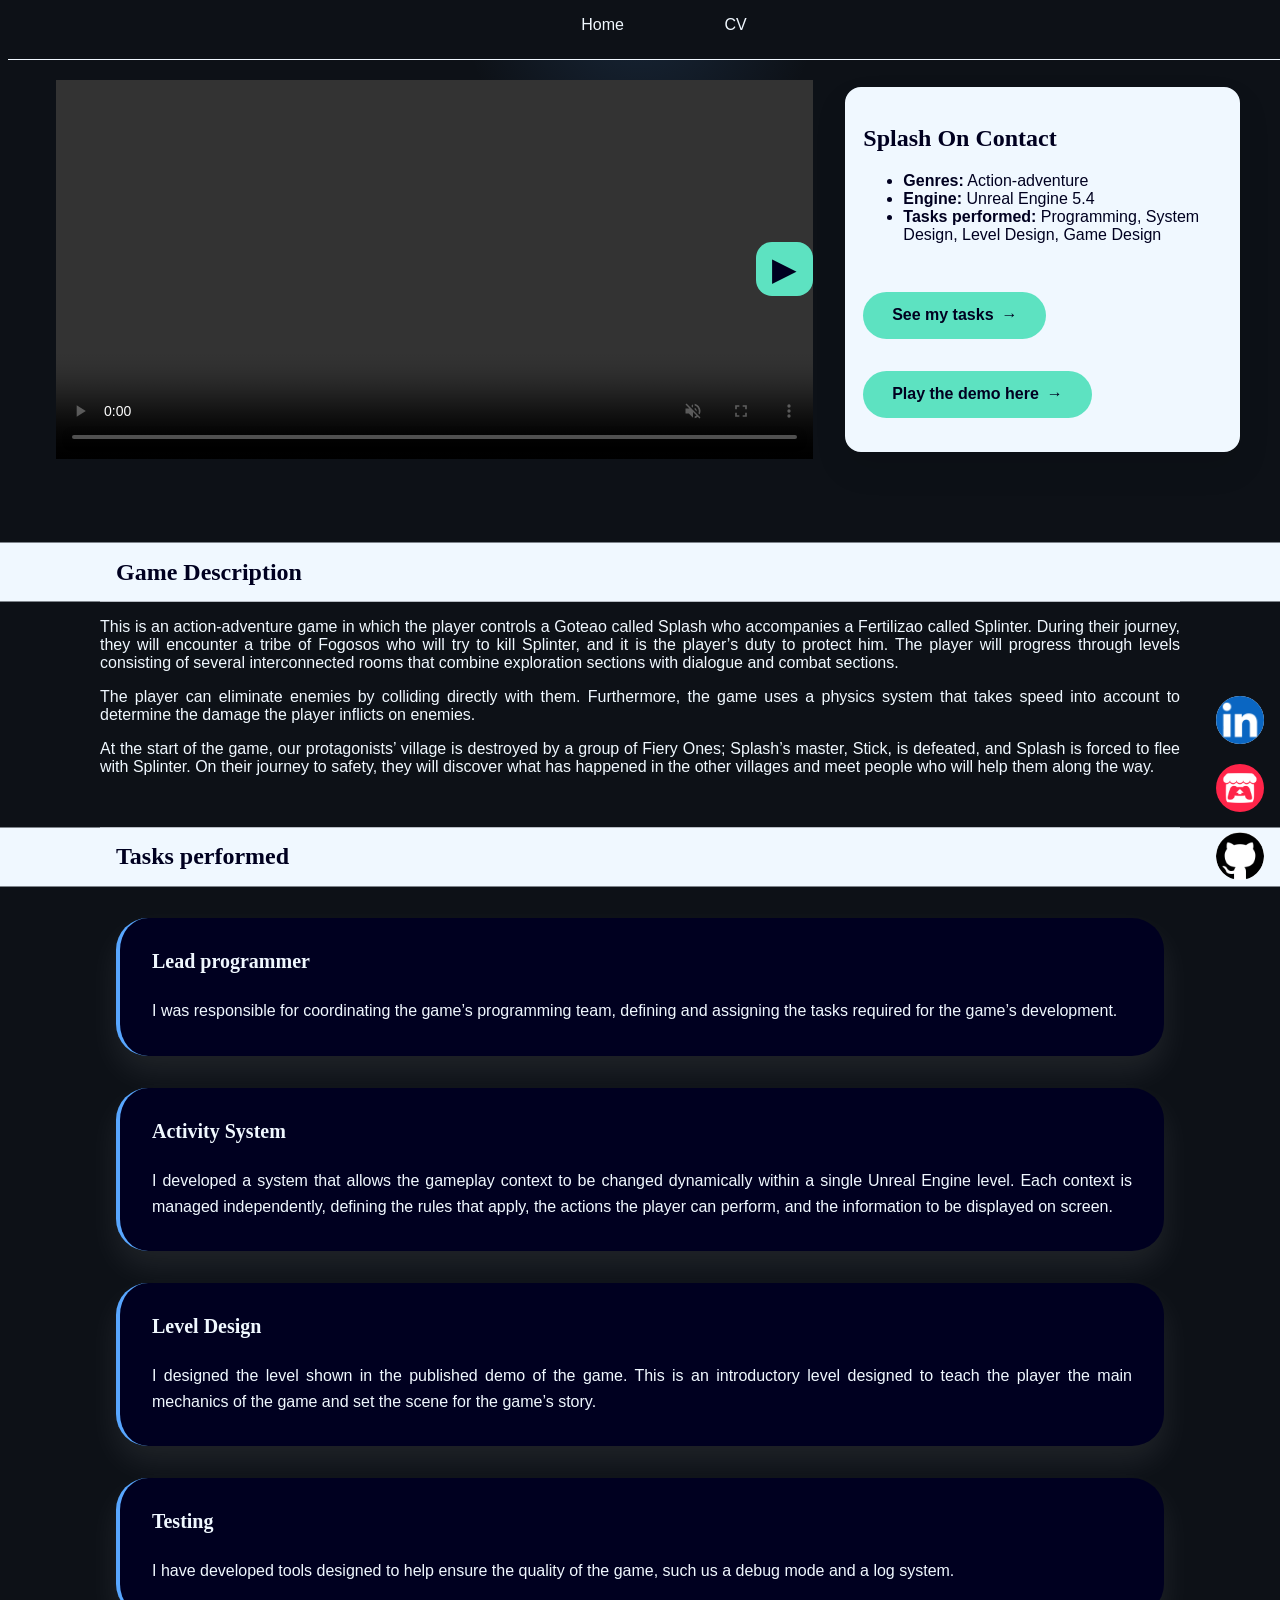
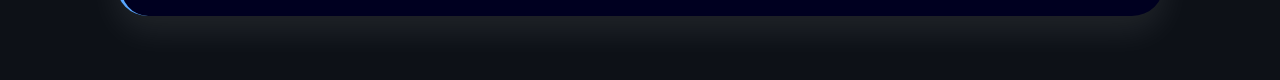
==== commit 9657515a: "Add files via upload" ====
--- a/pages/splashOnContact.html
+++ b/pages/splashOnContact.html
@@ -55,6 +55,7 @@
             </ul>
         </p>
         <p>
+            <a href="#tasks">See my tasks</a>
             <a href="https://agpallstar.itch.io/splash-on-contact">Play the demo here</a>
         </p>
     </aside>
@@ -80,45 +81,36 @@
     <section id="tasks">
         <h2>Tasks performed</h2>
 
-        <h3>Lead programmer</h3>
-        <p>
-            I was responsible for coordinating the game’s programming team, defining and assigning the tasks required for the game’s development.
-        </p>
+        
+        <article>
+            <h3>Lead programmer</h3>
+            <p>
+                I was responsible for coordinating the game’s programming team, defining and assigning the tasks required for the game’s development.
+            </p>
+        </article>
 
-        <h3>Activity System</h3>
-        <p>
-            I developed a system that allows the gameplay context to be changed dynamically within a single Unreal Engine level. To achieve this, I grouped all the 
-            different gameplay contexts such as battles or dialogues into objects called "activities". Each activity is managed independently, defining the rules
-            that apply, the actions the player can perform, and the information to be displayed on screen. The gameplay engine is responsible for changing the current 
-            activity and saving a reference to that activity.
-        </p>
-        <p>
-            Battles are organised in waves, during which a series of enemies appear at different points in the room. For each enemy that is due to appear, 
-            the enemy type, the time it would take to appear from the start of the wave, and the exact location where it would appear are stored. Until the player 
-            has eliminated all the enemies in a wave, they will not move on to the next one. The battle ends when the final wave is complete.
-        </p>
-        <p>
-            Dialogues are managed by dialogue lines, which display the message spoken by the speaker in the conversation between the characters. The dialogue
-            displays the sprites of two characters, one of whom is the speaker of the current dialogue line.
-        </p>
+        <article>
+            <h3>Activity System</h3>
+            <p>
+                I developed a system that allows the gameplay context to be changed dynamically within a single Unreal Engine level. Each context is managed 
+                independently, defining the rules that apply, the actions the player can perform, and the information to be displayed on screen.
+            </p>
+        </article>
 
-        <h3>Level Design</h3>
-        <p>
-            I designed the level shown in the published demo of the game. The level consists of several interconnected rooms which the player must 
-            explore to find the end of the level and guide Splinter safely there.
-        </p>
-        <p>
-            This is an introductory level designed to teach the player the main mechanics of the game and set the scene for the 
-            game’s story. The layout of the level’s rooms was designed to make it accessible to novice players and engaging for experienced players.
-        </p>
+        <article>
+            <h3>Level Design</h3>
+            <p>
+                I designed the level shown in the published demo of the game. This is an introductory level designed to teach the player the main mechanics of 
+                the game and set the scene for the game’s story.
+            </p>
+        </article>
 
-        <h3>Testing</h3>
-        <p>
-            I have developed tools designed to help ensure the quality of the game. On the one hand, I have created a debug mode that allows you to view 
-            all the main characters’ attributes and the collisions of the elements that make up the map while the game is in progress. On the other hand, I 
-            have created a way of saving players’ games to a file so that they can be analysed later. The aim of this is to identify areas 
-            where the level could be improved.
-        </p>
+        <article>
+            <h3>Testing</h3>
+            <p>
+                I have developed tools designed to help ensure the quality of the game, such us a debug mode and a log system.
+            </p>
+        </article>
     </section>
 
 </main>
--- a/styles/header.css
+++ b/styles/header.css
@@ -1,5 +1,5 @@
 header {
-    background-color: #000020;
+    background-color: #0d1117;
     top: 0;
     width: 100%;
     height: 3%;
@@ -20,14 +20,11 @@
     padding-bottom: 0.5em;
     font: larger;
     text-align: center;
-    margin: 5em;
-    border: 0.0625em solid aliceblue;
-    border-radius: 5em;
+    margin: 2em;
 }
 
 header a:hover {
-    background: cyan;
-    color: #000020;
+    color: #5de2c1;
 }
 
 main {
--- a/styles/main.css
+++ b/styles/main.css
@@ -1,5 +1,9 @@
 body {
-    background-color: #000020;
+    background: 
+        radial-gradient(circle at top,
+        rgba(88,166,255,.15),
+        transparent 10%),
+        #0d1117;
     color: aliceblue;
     font-family: 'Tahoma', 'Verdana', 'Arial', serif;
 }
--- a/styles/game.css
+++ b/styles/game.css
@@ -15,7 +15,7 @@
 
 aside {
     text-align: left;
-    background-color: #0097b2;
+    background-color: aliceblue;
     color: #000020;
     border: 0.125em solid aliceblue;
     border-radius: 1em;
@@ -26,16 +26,43 @@
 }
 
 aside a {
-    background-color: #000020;
-    color: aliceblue;
-    border: 0.25em solid aliceblue;
-    border-radius: 5em;
-    padding: 0.5em;
+    display: inline-flex;
+    align-items: center;
+    justify-content: center;
+    gap: 0.5rem;
+
+    padding: 0.9rem 1.8rem;
+    margin-top: 2rem;
+
+    background: #5de2c1;
+    color: #000020;
+    text-decoration: none;
+    font-weight: 600;
+    font-size: 1rem;
+
+    border-radius: 3em;
+
+    transition: background 0.2s ease,
+                transform 0.2s ease,
+                box-shadow 0.2s ease;
 }
 
-aside a:hover {
-    background: cyan;
-    color: #000020;
+aside a:hover{
+    transform: translateY(-0.25em);
+    box-shadow: 0 2em 4em rgba(88, 166, 255, .35);
+}
+
+aside a:active{
+    transform: translateY(0);
+}
+
+aside a::after{
+    content: "→";
+    transition: transform .2s ease;
+}
+
+aside a:hover::after{
+    transform: translateX(1em);
 }
 
 section {
@@ -43,6 +70,11 @@
     margin-left: 5%;
     margin-right: 5%;
     grid-column: 1 / -1;
+}
+
+section a {
+    text-decoration: underline;
+    color: yellow;
 }
 
 img, video {
@@ -60,10 +92,35 @@
     margin-bottom: 0.5em;
 }
 
-h3{
-    font-family: 'Consolas', 'Courier New', monospace;
-    text-decoration: underline;
+#tasks article {
+    background-color: #000020;
+    border-radius: 2em;
+    padding: 2em;
     margin-top: 2em;
+    margin-bottom: 2em;
+    box-shadow: 0 1em 2em rgba(255, 255, 255, 0.08);
+    border-left: 0.25em solid #58a6ff;
+    transition: transform 0.2s ease, box-shadow 0.2s ease;
+}
+
+#tasks article:hover {
+    transform: translateY(-0.25em);
+    box-shadow: 0 2em 4em rgba(255, 255, 255, 0.12);
+}
+
+#tasks article h3 {
+    margin-top: 0;
+    font-size: 1.25rem;
+    padding-bottom: 0.25em;
+}
+
+#tasks article p {
+    line-height: 1.6;
+    margin-bottom: 1em;
+}
+
+#tasks article p:last-child {
+    margin-bottom: 0;
 }
 
 @media (max-width: 800px) {
--- a/styles/carousel.css
+++ b/styles/carousel.css
@@ -20,13 +20,12 @@
     position: absolute;
     top: 50%;
     transform: translateY(-50%);
-    background-color: rgb(64, 0, 255);
-    color: aliceblue;
+    background-color: #5de2c1;
+    color: #000020;
     border: none;
     font-size: 2rem;
     padding: 0.5rem 1rem;
     cursor: pointer;
-    border: 0.125em solid #000030;
     border-radius: 0.5em;
 }
 
@@ -39,6 +38,6 @@
 }
 
 .carousel button:hover {
-    background-color: aliceblue;
-    color: rgb(64, 0, 255);
+    background-color: #000020;
+    color: #5de2c1;
 }
